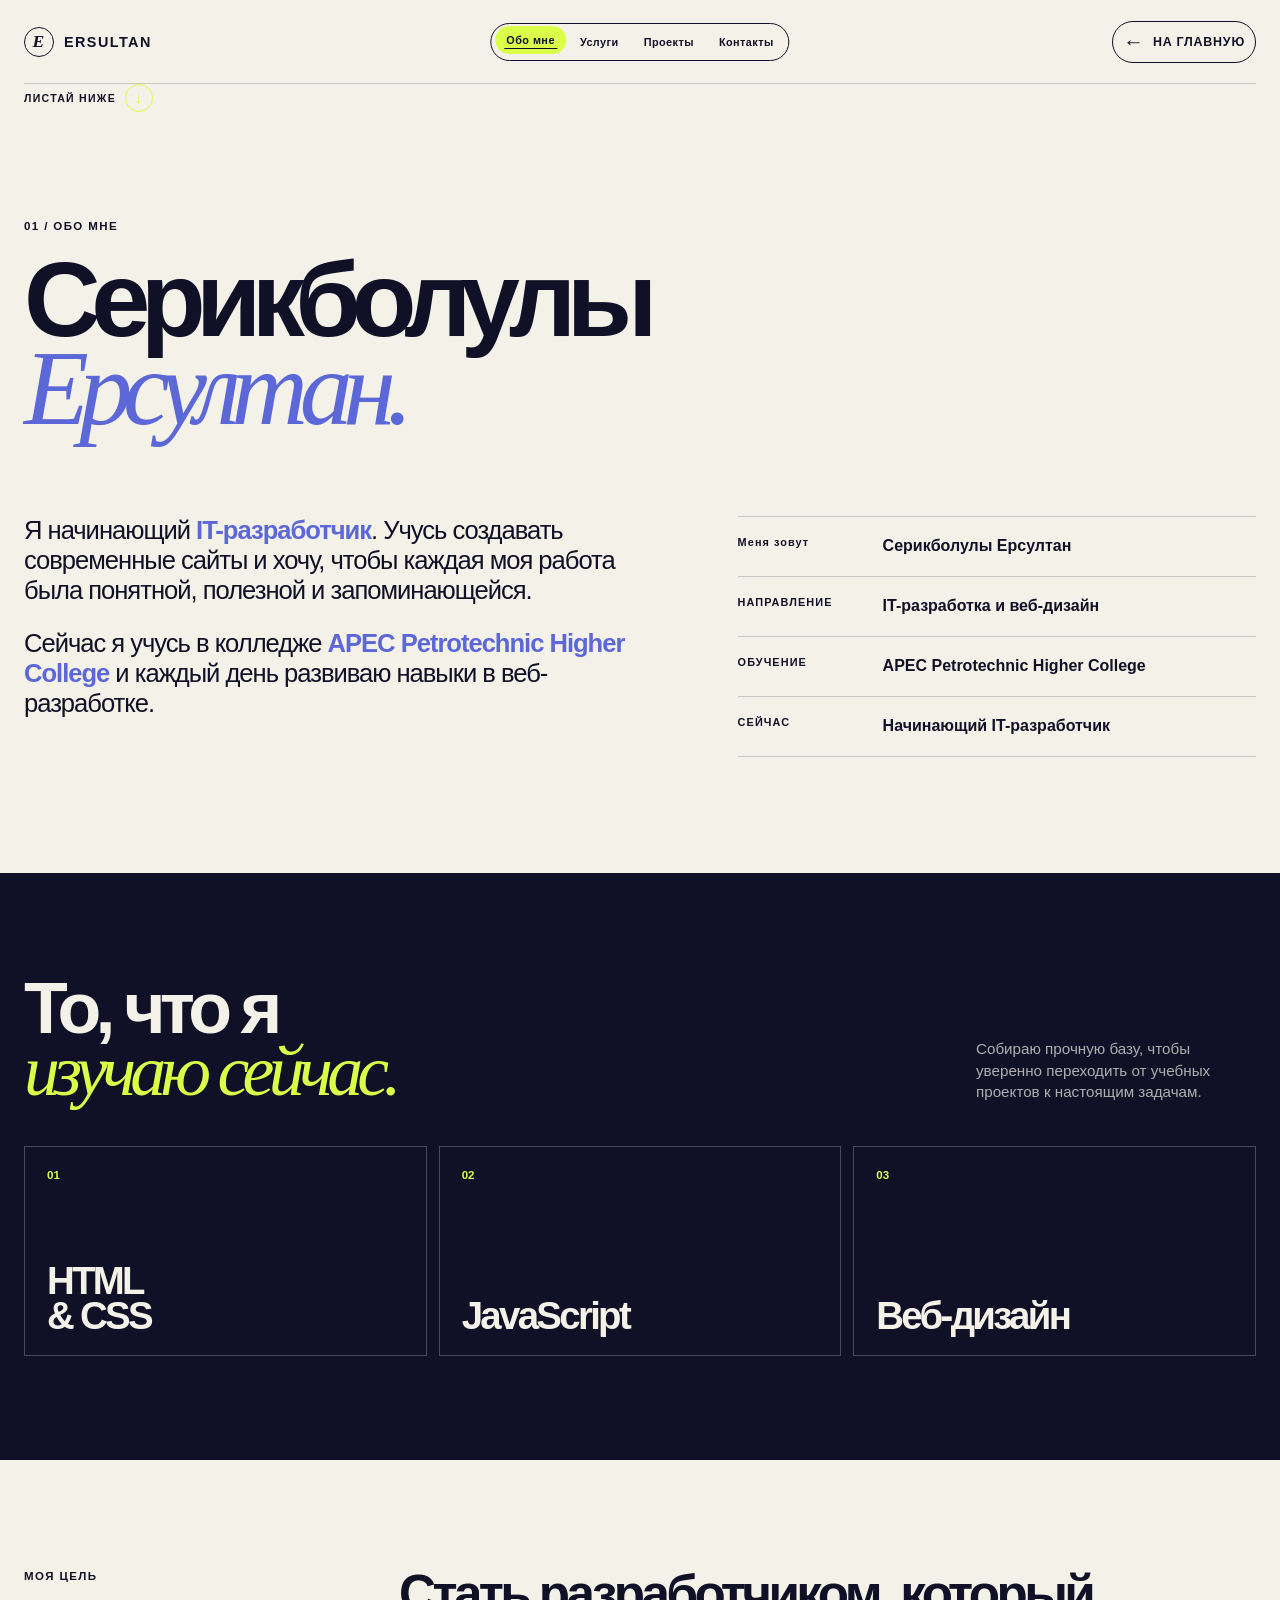
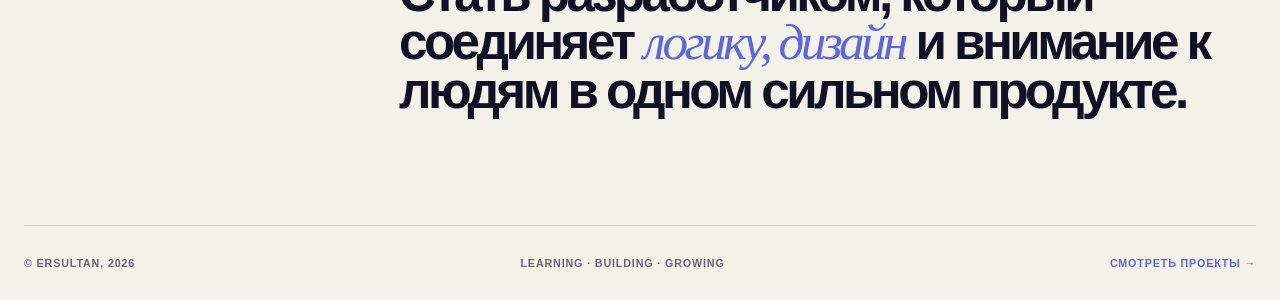
==== about.html @ 5adb8917 "Add files via upload" ====
<!doctype html>
<html lang="ru">
  <head>
    <meta charset="UTF-8" />
    <meta name="viewport" content="width=device-width, initial-scale=1.0" />
    <meta
      name="description"
      content="О Серикболулы Ерсултане — начинающем IT-разработчике из АПЕК."
    />
    <title>Обо мне</title>
    <link rel="icon" type="image/svg+xml" href="assets/favicon.svg" />
    <style>
      :root {
        --ink: #101126;
        --paper: #f4f1e9;
        --lime: #d9ff49;
        --blue: #8798ff;
        --line: rgba(16, 17, 38, 0.18);
      }

      * { box-sizing: border-box; }
      html { scroll-behavior: smooth; }
      body {
        min-width: 320px;
        margin: 0;
        background: var(--paper);
        color: var(--ink);
        font-family: Arial, Helvetica, sans-serif;
      }

      a { color: inherit; text-decoration: none; }

      .page {
        width: min(100% - 48px, 1320px);
        min-height: 100vh;
        margin: 0 auto;
      }

      header {
        min-height: 84px;
        display: flex;
        align-items: center;
        justify-content: space-between;
        border-bottom: 1px solid var(--line);
      }

      .logo {
        display: flex;
        align-items: center;
        gap: 10px;
        font-size: 0.9rem;
        font-weight: 800;
        letter-spacing: 0.1em;
      }

      .logo-mark {
        width: 30px;
        height: 30px;
        display: grid;
        place-items: center;
        border: 1px solid var(--ink);
        border-radius: 50%;
        font-family: Georgia, serif;
        font-style: italic;
        font-size: 1.1rem;
      }

      .back {
        display: inline-flex;
        align-items: center;
        gap: 8px;
        font-size: 0.78rem;
        font-weight: 800;
        letter-spacing: 0.06em;
      }

      .back span { font-size: 1.3rem; transition: transform 0.2s ease; }
      .back:hover span { transform: translateX(-4px); }

      main { padding: 80px 0 32px; }

      .eyebrow {
        margin: 0 0 24px;
        font-size: 0.72rem;
        font-weight: 800;
        letter-spacing: 0.12em;
      }

      h1 {
        max-width: 1100px;
        margin: 0;
        font-size: clamp(3.5rem, 8.3vw, 9.2rem);
        line-height: 0.83;
        letter-spacing: -0.09em;
      }

      h1 em {
        color: #5c67d8;
        font-family: Georgia, "Times New Roman", serif;
        font-weight: 400;
      }

      .intro {
        display: grid;
        grid-template-columns: 1.1fr 0.9fr;
        gap: 80px;
        margin-top: 84px;
        padding-bottom: 84px;
      }

      .intro-copy {
        max-width: 610px;
        font-size: clamp(1.35rem, 2vw, 2rem);
        line-height: 1.16;
        letter-spacing: -0.04em;
      }

      .intro-copy p { margin: 0 0 24px; }
      .intro-copy strong { color: #5c67d8; }

      .facts {
        display: grid;
        gap: 0;
        align-self: start;
        border-top: 1px solid var(--line);
      }

      .fact {
        display: grid;
        grid-template-columns: 130px 1fr;
        gap: 15px;
        padding: 19px 0;
        border-bottom: 1px solid var(--line);
      }

      .fact span {
        font-size: 0.68rem;
        font-weight: 800;
        letter-spacing: 0.1em;
      }

      .fact b { font-size: 1rem; line-height: 1.3; }

      .learning {
        margin: 0 calc((100vw - min(100vw - 48px, 1320px)) / -2);
        padding: 104px max(24px, calc((100vw - min(100vw - 48px, 1320px)) / 2));
        background: var(--ink);
        color: var(--paper);
      }

      .learning-inner {
        width: min(100%, 1320px);
        margin: 0 auto;
      }

      .learning-heading {
        display: flex;
        align-items: end;
        justify-content: space-between;
        gap: 30px;
        margin-bottom: 44px;
      }

      h2 {
        max-width: 780px;
        margin: 0;
        font-size: clamp(2.7rem, 5.6vw, 6.3rem);
        line-height: 0.87;
        letter-spacing: -0.08em;
      }

      h2 em {
        color: var(--lime);
        font-family: Georgia, "Times New Roman", serif;
        font-weight: 400;
      }

      .learning-note {
        max-width: 280px;
        margin: 0;
        color: rgba(244, 241, 233, 0.7);
        font-size: 0.95rem;
        line-height: 1.4;
      }

      .skills {
        display: grid;
        grid-template-columns: repeat(3, 1fr);
        gap: 12px;
      }

      .skill {
        min-height: 210px;
        padding: 22px;
        display: flex;
        flex-direction: column;
        justify-content: space-between;
        border: 1px solid rgba(244, 241, 233, 0.25);
      }

      .skill-number {
        color: var(--lime);
        font-size: 0.72rem;
        font-weight: 800;
      }

      .skill h3 {
        margin: 0;
        font-size: clamp(1.8rem, 3vw, 3.5rem);
        line-height: 0.9;
        letter-spacing: -0.07em;
      }

      .goal {
        display: grid;
        grid-template-columns: 0.55fr 1.45fr;
        gap: 50px;
        padding: 110px 0;
      }

      .goal-text {
        max-width: 850px;
        margin: 0;
        font-size: clamp(2rem, 4vw, 4.5rem);
        font-weight: 700;
        line-height: 0.94;
        letter-spacing: -0.07em;
      }

      .goal-text em {
        color: #5c67d8;
        font-family: Georgia, "Times New Roman", serif;
        font-weight: 400;
      }

      footer {
        min-height: 75px;
        display: flex;
        align-items: center;
        justify-content: space-between;
        gap: 20px;
        border-top: 1px solid var(--line);
        color: rgba(16, 17, 38, 0.62);
        font-size: 0.67rem;
        font-weight: 700;
        letter-spacing: 0.08em;
      }

      footer a { color: #5c67d8; }

      @media (max-width: 800px) {
        .page { width: min(100% - 32px, 1320px); }
        header { min-height: 72px; }
        main { padding-top: 58px; }
        h1 { font-size: clamp(3.4rem, 14vw, 6.3rem); }
        .intro { grid-template-columns: 1fr; gap: 42px; margin-top: 58px; padding-bottom: 65px; }
        .fact { grid-template-columns: 108px 1fr; }
        .learning {
          margin: 0 -16px;
          padding: 75px 16px;
        }
        .learning-heading { display: block; }
        .learning-note { margin-top: 25px; }
        .skills { grid-template-columns: 1fr; }
        .skill { min-height: 145px; }
        .goal { grid-template-columns: 1fr; gap: 25px; padding: 78px 0; }
        footer { min-height: 92px; flex-wrap: wrap; padding: 14px 0; }
      }
    </style>
    <link rel="stylesheet" href="motion.css" />
  </head>
  <body>
    <div class="page">
      <header>
        <a class="logo" href="index.html" aria-label="На главную">
          <span class="logo-mark">E</span>
          <span>ERSULTAN</span>
        </a>
        <nav class="top-nav" aria-label="Навигация по сайту">
          <a class="is-active" href="about.html">Обо мне</a>
          <a href="services.html">Услуги</a>
          <a href="projects.html">Проекты</a>
          <a href="contact.html">Контакты</a>
        </nav>
        <a class="back" href="index.html"><span>←</span> НА ГЛАВНУЮ</a>
      </header>

      <a class="scroll-cue" href="#site-footer" aria-label="Перейти к нижней части страницы">
        <span>ЛИСТАЙ НИЖЕ</span>
        <span class="scroll-arrow" aria-hidden="true">↓</span>
      </a>

      <main>
        <p class="eyebrow">01 / ОБО МНЕ</p>
        <h1>
          Серикболулы
          <br />
          <em>Ерсултан.</em>
        </h1>

        <section class="intro">
          <div class="intro-copy">
            <p>
              Я начинающий <strong>IT-разработчик</strong>. Учусь создавать
              современные сайты и хочу, чтобы каждая моя работа была понятной,
              полезной и запоминающейся.
            </p>
            <p>
              Сейчас я учусь в колледже <strong>APEC Petrotechnic Higher College</strong> и каждый день
              развиваю навыки в веб-разработке.
            </p>
          </div>

          <div class="facts" aria-label="Коротко обо мне">
            <div class="fact"><span>Меня зовут</span><b>Серикболулы Ерсултан</b></div>
            <div class="fact"><span>НАПРАВЛЕНИЕ</span><b>IT-разработка и веб-дизайн</b></div>
            <div class="fact"><span>ОБУЧЕНИЕ</span><b>APEC Petrotechnic Higher College</b></div>
            <div class="fact"><span>СЕЙЧАС</span><b>Начинающий IT-разработчик</b></div>
          </div>
        </section>
      </main>

      <section class="learning">
        <div class="learning-inner">
          <div class="learning-heading">
            <h2>То, что я<br /><em>изучаю сейчас.</em></h2>
            <p class="learning-note">
              Собираю прочную базу, чтобы уверенно переходить от учебных
              проектов к настоящим задачам.
            </p>
          </div>

          <div class="skills">
            <article class="skill">
              <span class="skill-number">01</span>
              <h3>HTML<br />&amp; CSS</h3>
            </article>
            <article class="skill">
              <span class="skill-number">02</span>
              <h3>JavaScript</h3>
            </article>
            <article class="skill">
              <span class="skill-number">03</span>
              <h3>Веб-дизайн</h3>
            </article>
          </div>
        </div>
      </section>

      <section class="goal">
        <p class="eyebrow">МОЯ ЦЕЛЬ</p>
        <p class="goal-text">
          Стать разработчиком, который соединяет <em>логику, дизайн</em> и
          внимание к людям в одном сильном продукте.
        </p>
      </section>

      <footer id="site-footer">
        <span>© ERSULTAN, 2026</span>
        <span>LEARNING · BUILDING · GROWING</span>
        <a href="projects.html">СМОТРЕТЬ ПРОЕКТЫ →</a>
      </footer>
    </div>
  </body>
</html>
---- motion.css ----
@keyframes rise-in {
  from {
    opacity: 0;
    transform: translateY(18px);
  }
  to {
    opacity: 1;
    transform: translateY(0);
  }
}

@keyframes mark-pulse {
  0%, 100% { box-shadow: 0 0 0 0 rgba(217, 255, 73, 0); }
  50% { box-shadow: 0 0 0 8px rgba(217, 255, 73, 0.12); }
}

@keyframes background-drift {
  from { background-position: 0 0, center; }
  to { background-position: 36px 36px, center; }
}

@keyframes scroll-bounce {
  0%, 100% { transform: translateY(0); }
  50% { transform: translateY(5px); }
}

.page {
  animation: rise-in 0.7s cubic-bezier(0.22, 1, 0.36, 1) both;
}

header {
  animation: rise-in 0.65s 0.06s cubic-bezier(0.22, 1, 0.36, 1) both;
}

main {
  animation: rise-in 0.75s 0.14s cubic-bezier(0.22, 1, 0.36, 1) both;
}

.logo-mark {
  transition: transform 0.28s ease, background 0.28s ease, color 0.28s ease;
  animation: mark-pulse 3.4s ease-in-out infinite;
}

.logo:hover .logo-mark {
  transform: rotate(-14deg) scale(1.08);
}

.scroll-cue {
  display: inline-flex;
  align-items: center;
  gap: 9px;
  margin: 0 0 28px;
  color: var(--muted);
  font-size: 0.66rem;
  font-weight: 800;
  letter-spacing: 0.12em;
}

.scroll-arrow {
  display: grid;
  width: 28px;
  height: 28px;
  place-items: center;
  border: 1px solid currentColor;
  border-radius: 50%;
  color: var(--lime);
  font-size: 1rem;
  animation: scroll-bounce 1.5s ease-in-out infinite;
}

.scroll-cue:hover {
  color: var(--ink);
}

.scroll-cue:hover .scroll-arrow {
  background: var(--lime);
  color: #101126;
}

.price {
  transition: transform 0.24s ease, background 0.24s ease, color 0.24s ease, box-shadow 0.24s ease;
}

.price:hover {
  background: var(--lime);
  color: #101126;
  transform: translateY(-3px);
  box-shadow: 0 10px 20px rgba(217, 255, 73, 0.22);
}

a {
  transition: color 0.2s ease, opacity 0.2s ease;
}

.top-nav {
  display: flex;
  align-items: center;
  gap: 3px;
  margin-left: auto;
  padding: 4px;
  border: 1px solid currentColor;
  border-radius: 999px;
}

.top-nav a {
  position: relative;
  padding: 8px 11px;
  overflow: hidden;
  border-radius: 999px;
  font-size: 0.68rem;
  font-weight: 800;
  letter-spacing: 0.04em;
  transition: color 0.24s ease, background 0.24s ease, transform 0.24s ease;
}

.top-nav a::after {
  content: "";
  position: absolute;
  right: 9px;
  bottom: 5px;
  left: 9px;
  height: 1px;
  background: currentColor;
  transform: scaleX(0);
  transform-origin: left;
  transition: transform 0.26s ease;
}

.top-nav a:hover,
.top-nav a.is-active {
  background: var(--lime);
  color: #101126;
  transform: translateY(-2px);
}

.top-nav a:hover::after,
.top-nav a.is-active::after {
  transform: scaleX(1);
}

.back {
  padding: 8px 10px;
  border: 1px solid currentColor;
  border-radius: 999px;
  transition: color 0.24s ease, background 0.24s ease, transform 0.24s ease;
}

.back:hover {
  background: var(--lime);
  color: #101126;
  transform: translateY(-2px);
}

@media (min-width: 801px) {
  header {
    position: relative;
  }

  .top-nav {
    position: absolute;
    left: 50%;
    margin-left: 0;
    transform: translateX(-50%);
  }
}

.menu-card,
.service,
.contact,
.case,
.review,
.step,
.skill,
.more-work-list div {
  transition: translate 0.28s cubic-bezier(0.22, 1, 0.36, 1),
    box-shadow 0.28s ease, border-color 0.28s ease;
}

.menu-card:hover,
.service:hover,
.contact:hover,
.review:hover,
.step:hover,
.skill:hover,
.more-work-list div:hover {
  translate: 0 -5px;
  box-shadow: 0 18px 32px rgba(16, 17, 38, 0.14);
}

.case {
  overflow: hidden;
}

.case:hover {
  border-color: rgba(93, 104, 216, 0.65);
}

.shots {
  overflow: hidden;
}

.shots img {
  transition: transform 0.55s cubic-bezier(0.22, 1, 0.36, 1), filter 0.35s ease;
}

.case:hover .shots img {
  transform: scale(1.035);
  filter: saturate(1.08) contrast(1.03);
}

.round-link,
.project-link,
.cta-link {
  transition: transform 0.3s cubic-bezier(0.22, 1, 0.36, 1),
    background 0.25s ease, color 0.25s ease, box-shadow 0.25s ease;
}

.round-link:hover,
.project-link:hover,
.cta-link:hover {
  box-shadow: 0 14px 30px rgba(217, 255, 73, 0.18);
}

body.home {
  isolation: isolate;
  background-color: #101126 !important;
  background-image:
    linear-gradient(90deg, rgba(16, 17, 38, 0.96) 0%, rgba(16, 17, 38, 0.84) 44%, rgba(16, 17, 38, 0.35) 100%),
    url("assets/web-hero.png") !important;
  background-size: 100% 100%, cover !important;
  background-position: center, center !important;
}

body.home::before {
  content: "";
  position: absolute;
  inset: 0;
  pointer-events: none;
  opacity: 0.28;
  background-image:
    linear-gradient(rgba(217, 255, 73, 0.08) 1px, transparent 1px),
    linear-gradient(90deg, rgba(217, 255, 73, 0.08) 1px, transparent 1px);
  background-size: 36px 36px;
  animation: background-drift 18s linear infinite alternate;
}

body.home .page {
  position: relative;
  z-index: 1;
}

@media (max-width: 800px) {
  header {
    flex-wrap: wrap;
    gap: 12px;
  }

  .top-nav {
    display: flex;
    order: 3;
    width: 100%;
    justify-content: space-between;
    margin-left: 0;
    overflow-x: auto;
  }

  .top-nav a {
    flex: 1 0 auto;
    padding: 8px 9px;
    text-align: center;
    white-space: nowrap;
  }

  .scroll-cue {
    margin-bottom: 20px;
  }

  body.home {
    background-image:
      linear-gradient(180deg, rgba(16, 17, 38, 0.95) 0%, rgba(16, 17, 38, 0.78) 58%, rgba(16, 17, 38, 0.3) 100%),
      url("assets/web-hero.png") !important;
    background-position: center, 67% center !important;
  }

  .menu-card:hover,
  .service:hover,
  .contact:hover,
  .review:hover,
  .step:hover,
  .skill:hover,
  .more-work-list div:hover {
    translate: 0 -3px;
  }
}

@media (prefers-reduced-motion: reduce) {
  *,
  *::before,
  *::after {
    animation-duration: 0.01ms !important;
    animation-iteration-count: 1 !important;
    scroll-behavior: auto !important;
    transition-duration: 0.01ms !important;
  }
}
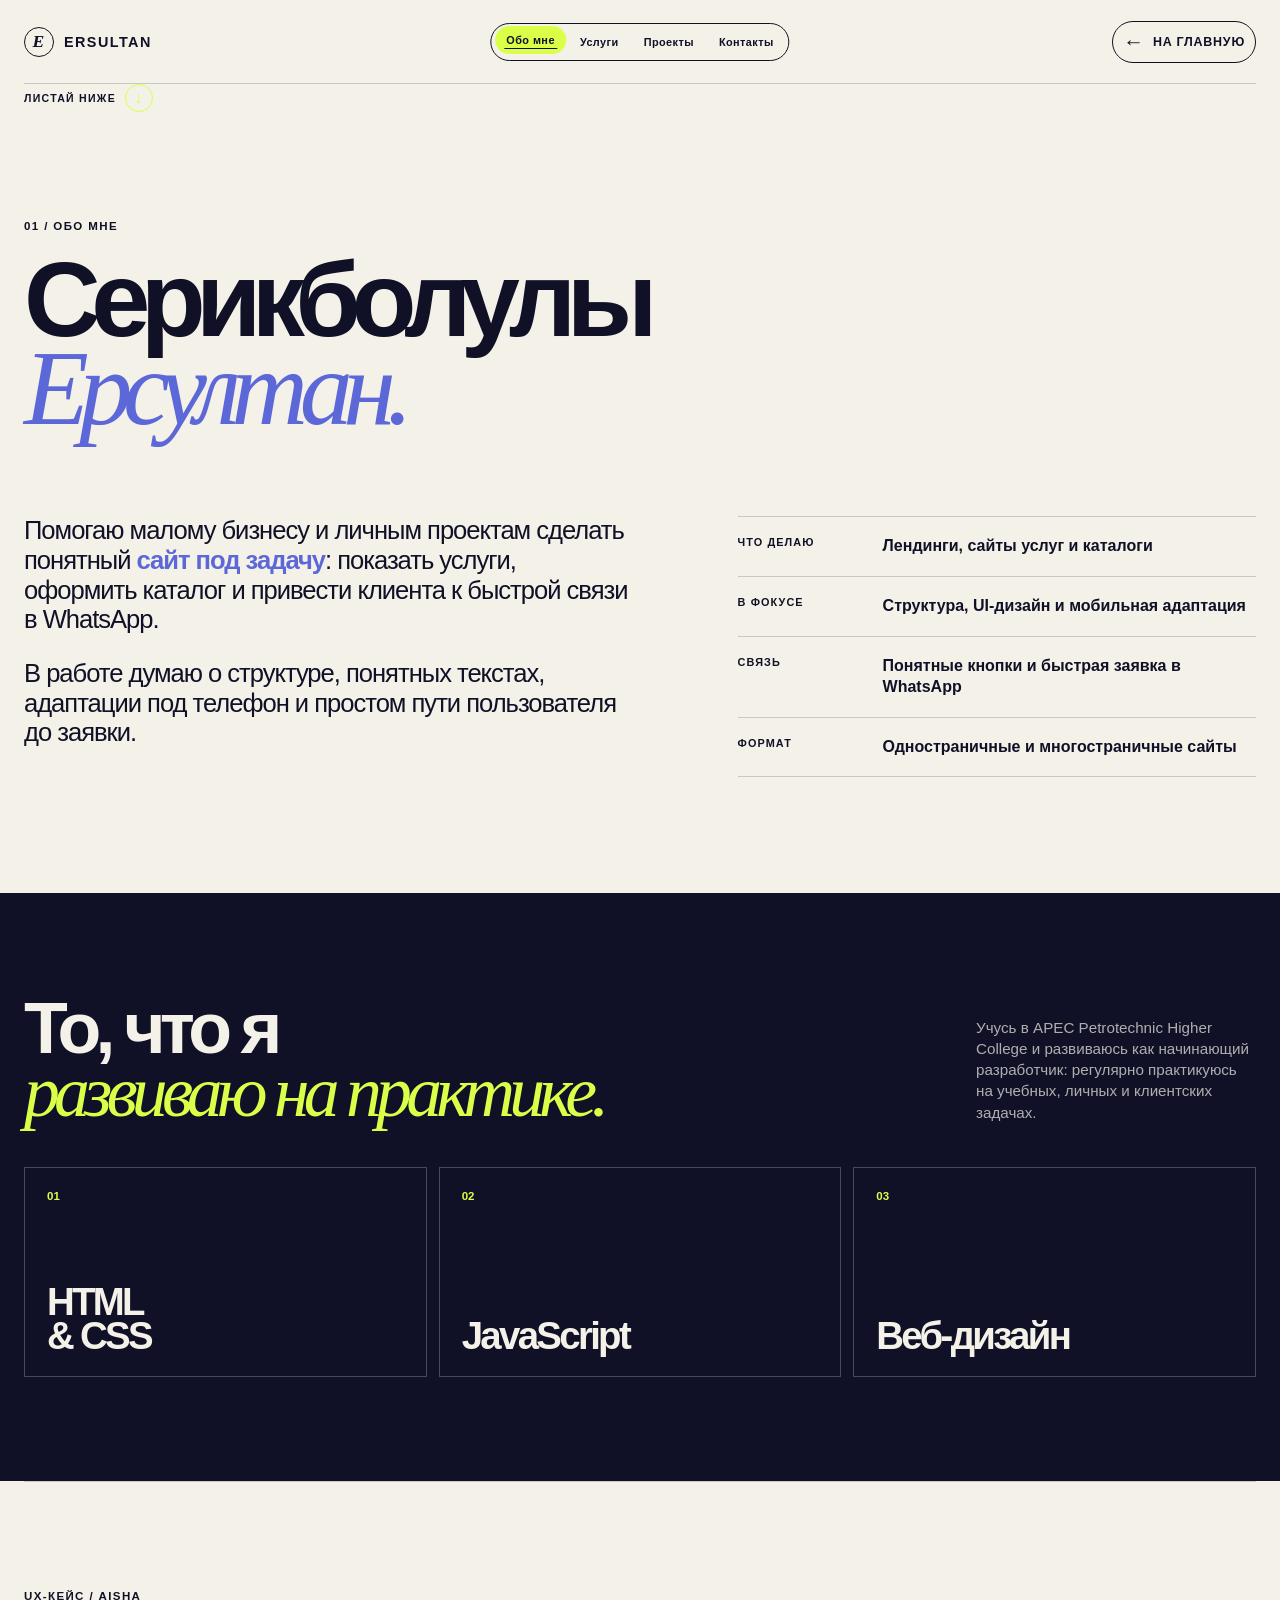
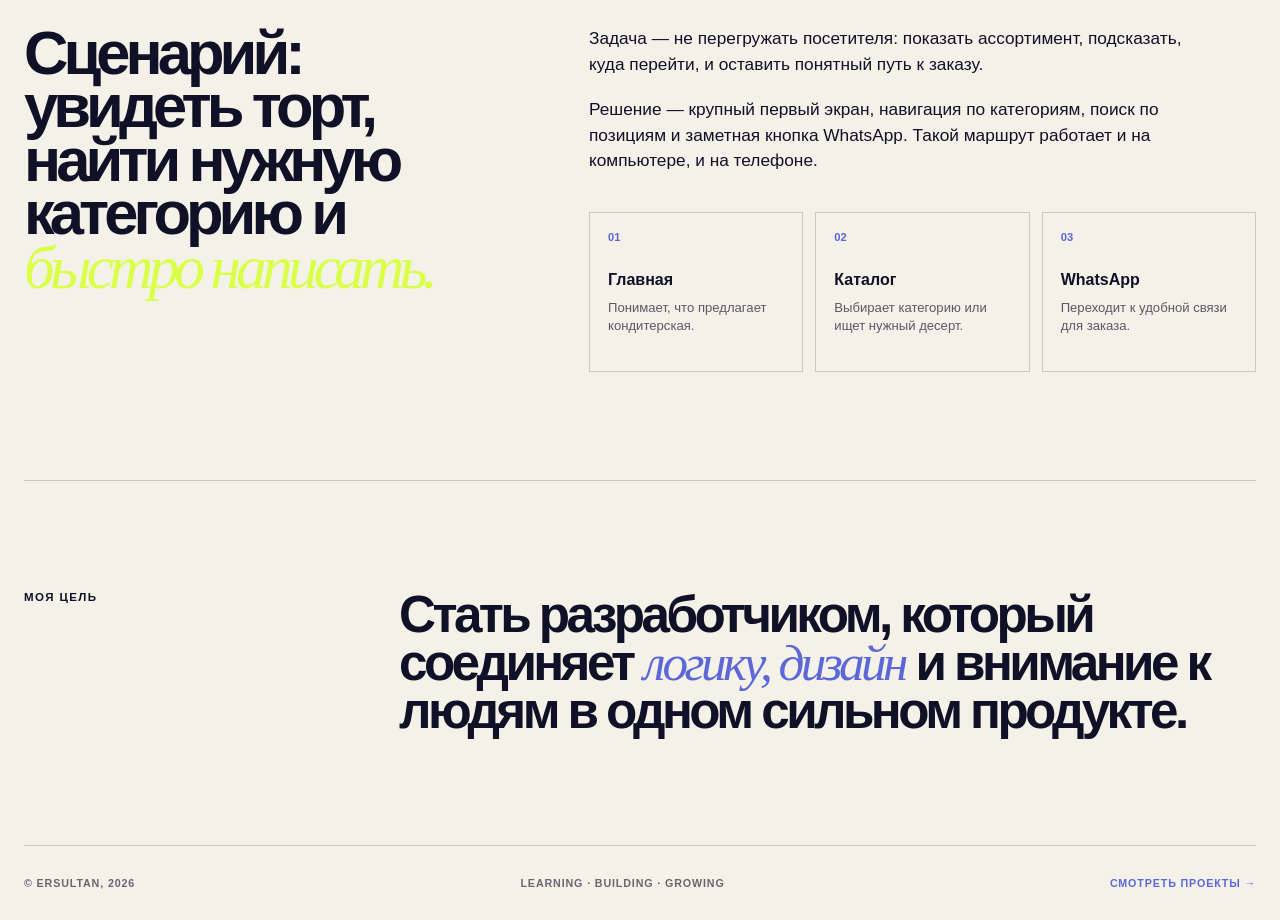
==== commit a6729c6c: "Add files via upload" ====
--- a/about.html
+++ b/about.html
@@ -211,6 +211,57 @@
         letter-spacing: -0.07em;
       }
 
+      .ux-case {
+        padding: 108px 0;
+        border-top: 1px solid var(--line);
+        border-bottom: 1px solid var(--line);
+      }
+
+      .ux-case-content {
+        display: grid;
+        grid-template-columns: 0.85fr 1.15fr;
+        gap: 72px;
+      }
+
+      .ux-case h2 { font-size: clamp(2.4rem, 4.8vw, 5.6rem); }
+
+      .ux-solution > p {
+        max-width: 620px;
+        margin: 0 0 20px;
+        font-size: 1.08rem;
+        line-height: 1.48;
+      }
+
+      .ux-steps {
+        display: grid;
+        grid-template-columns: repeat(3, 1fr);
+        gap: 12px;
+        margin-top: 38px;
+      }
+
+      .ux-step {
+        min-height: 160px;
+        padding: 18px;
+        border: 1px solid var(--line);
+      }
+
+      .ux-step span {
+        display: block;
+        margin-bottom: 28px;
+        color: #5c67d8;
+        font-size: 0.7rem;
+        font-weight: 800;
+      }
+
+      .ux-step b { display: block; font-size: 1rem; }
+
+      .ux-step p {
+        margin: 10px 0 0;
+        color: rgba(16, 17, 38, 0.68);
+        font-size: 0.82rem;
+        line-height: 1.35;
+      }
+
       .goal {
         display: grid;
         grid-template-columns: 0.55fr 1.45fr;
@@ -263,6 +314,10 @@
         .learning-note { margin-top: 25px; }
         .skills { grid-template-columns: 1fr; }
         .skill { min-height: 145px; }
+        .ux-case { padding: 76px 0; }
+        .ux-case-content { grid-template-columns: 1fr; gap: 32px; }
+        .ux-steps { grid-template-columns: 1fr; }
+        .ux-step { min-height: 105px; }
         .goal { grid-template-columns: 1fr; gap: 25px; padding: 78px 0; }
         footer { min-height: 92px; flex-wrap: wrap; padding: 14px 0; }
       }
@@ -301,21 +356,21 @@
         <section class="intro">
           <div class="intro-copy">
             <p>
-              Я начинающий <strong>IT-разработчик</strong>. Учусь создавать
-              современные сайты и хочу, чтобы каждая моя работа была понятной,
-              полезной и запоминающейся.
+              Помогаю малому бизнесу и личным проектам сделать понятный
+              <strong>сайт под задачу</strong>: показать услуги, оформить
+              каталог и привести клиента к быстрой связи в WhatsApp.
             </p>
             <p>
-              Сейчас я учусь в колледже <strong>APEC Petrotechnic Higher College</strong> и каждый день
-              развиваю навыки в веб-разработке.
+              В работе думаю о структуре, понятных текстах, адаптации под
+              телефон и простом пути пользователя до заявки.
             </p>
           </div>
 
           <div class="facts" aria-label="Коротко обо мне">
-            <div class="fact"><span>Меня зовут</span><b>Серикболулы Ерсултан</b></div>
-            <div class="fact"><span>НАПРАВЛЕНИЕ</span><b>IT-разработка и веб-дизайн</b></div>
-            <div class="fact"><span>ОБУЧЕНИЕ</span><b>APEC Petrotechnic Higher College</b></div>
-            <div class="fact"><span>СЕЙЧАС</span><b>Начинающий IT-разработчик</b></div>
+            <div class="fact"><span>ЧТО ДЕЛАЮ</span><b>Лендинги, сайты услуг и каталоги</b></div>
+            <div class="fact"><span>В ФОКУСЕ</span><b>Структура, UI-дизайн и мобильная адаптация</b></div>
+            <div class="fact"><span>СВЯЗЬ</span><b>Понятные кнопки и быстрая заявка в WhatsApp</b></div>
+            <div class="fact"><span>ФОРМАТ</span><b>Одностраничные и многостраничные сайты</b></div>
           </div>
         </section>
       </main>
@@ -323,10 +378,11 @@
       <section class="learning">
         <div class="learning-inner">
           <div class="learning-heading">
-            <h2>То, что я<br /><em>изучаю сейчас.</em></h2>
+            <h2>То, что я<br /><em>развиваю на практике.</em></h2>
             <p class="learning-note">
-              Собираю прочную базу, чтобы уверенно переходить от учебных
-              проектов к настоящим задачам.
+              Учусь в APEC Petrotechnic Higher College и развиваюсь как
+              начинающий разработчик: регулярно практикуюсь на учебных,
+              личных и клиентских задачах.
             </p>
           </div>
 
@@ -347,6 +403,32 @@
         </div>
       </section>
 
+      <section class="ux-case">
+        <p class="eyebrow">UX-КЕЙС / AISHA</p>
+        <div class="ux-case-content">
+          <h2>
+            Сценарий: увидеть торт, найти нужную категорию и
+            <em>быстро написать.</em>
+          </h2>
+          <div class="ux-solution">
+            <p>
+              Задача — не перегружать посетителя: показать ассортимент,
+              подсказать, куда перейти, и оставить понятный путь к заказу.
+            </p>
+            <p>
+              Решение — крупный первый экран, навигация по категориям,
+              поиск по позициям и заметная кнопка WhatsApp. Такой маршрут
+              работает и на компьютере, и на телефоне.
+            </p>
+            <div class="ux-steps" aria-label="Путь пользователя">
+              <article class="ux-step"><span>01</span><b>Главная</b><p>Понимает, что предлагает кондитерская.</p></article>
+              <article class="ux-step"><span>02</span><b>Каталог</b><p>Выбирает категорию или ищет нужный десерт.</p></article>
+              <article class="ux-step"><span>03</span><b>WhatsApp</b><p>Переходит к удобной связи для заказа.</p></article>
+            </div>
+          </div>
+        </div>
+      </section>
+
       <section class="goal">
         <p class="eyebrow">МОЯ ЦЕЛЬ</p>
         <p class="goal-text">
--- a/motion.css
+++ b/motion.css
@@ -168,7 +168,7 @@
 .service,
 .contact,
 .case,
-.review,
+.process-step,
 .step,
 .skill,
 .more-work-list div {
@@ -179,7 +179,7 @@
 .menu-card:hover,
 .service:hover,
 .contact:hover,
-.review:hover,
+.process-step:hover,
 .step:hover,
 .skill:hover,
 .more-work-list div:hover {
@@ -285,7 +285,7 @@
   .menu-card:hover,
   .service:hover,
   .contact:hover,
-  .review:hover,
+  .process-step:hover,
   .step:hover,
   .skill:hover,
   .more-work-list div:hover {
